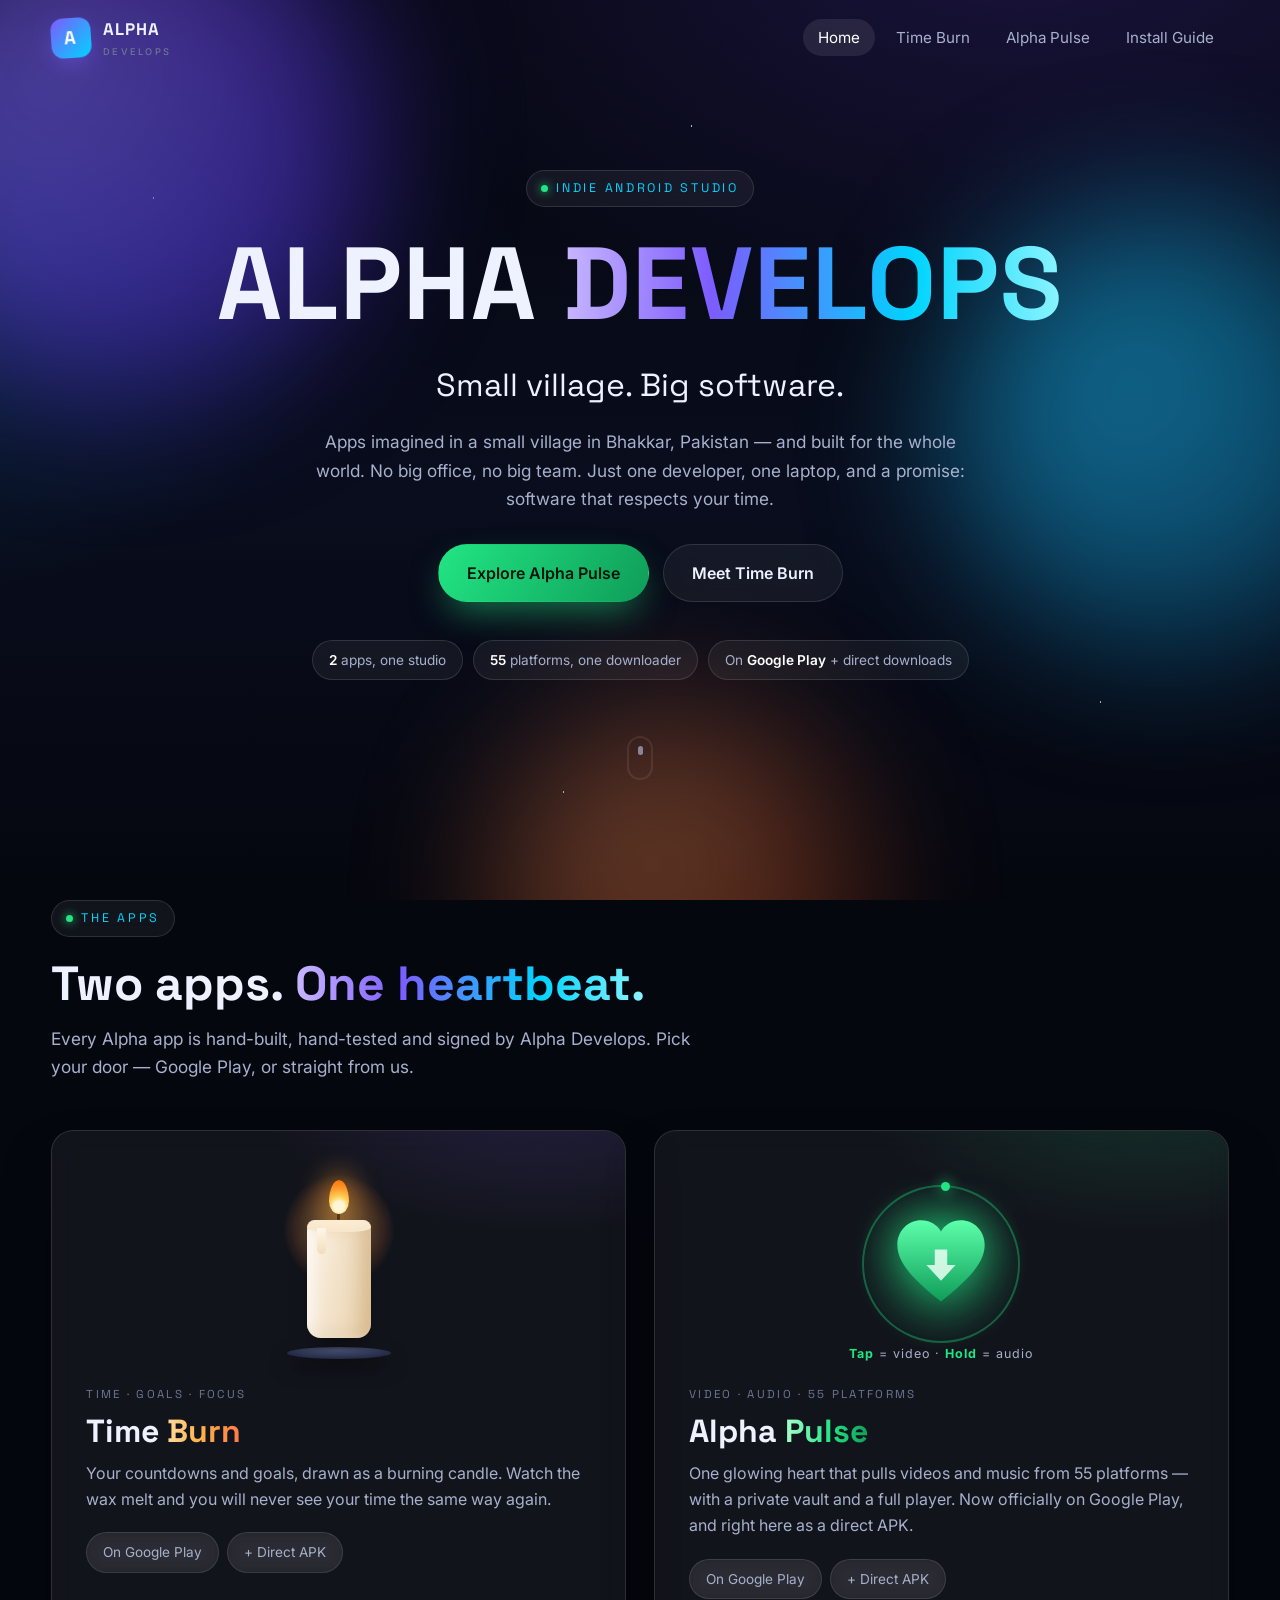
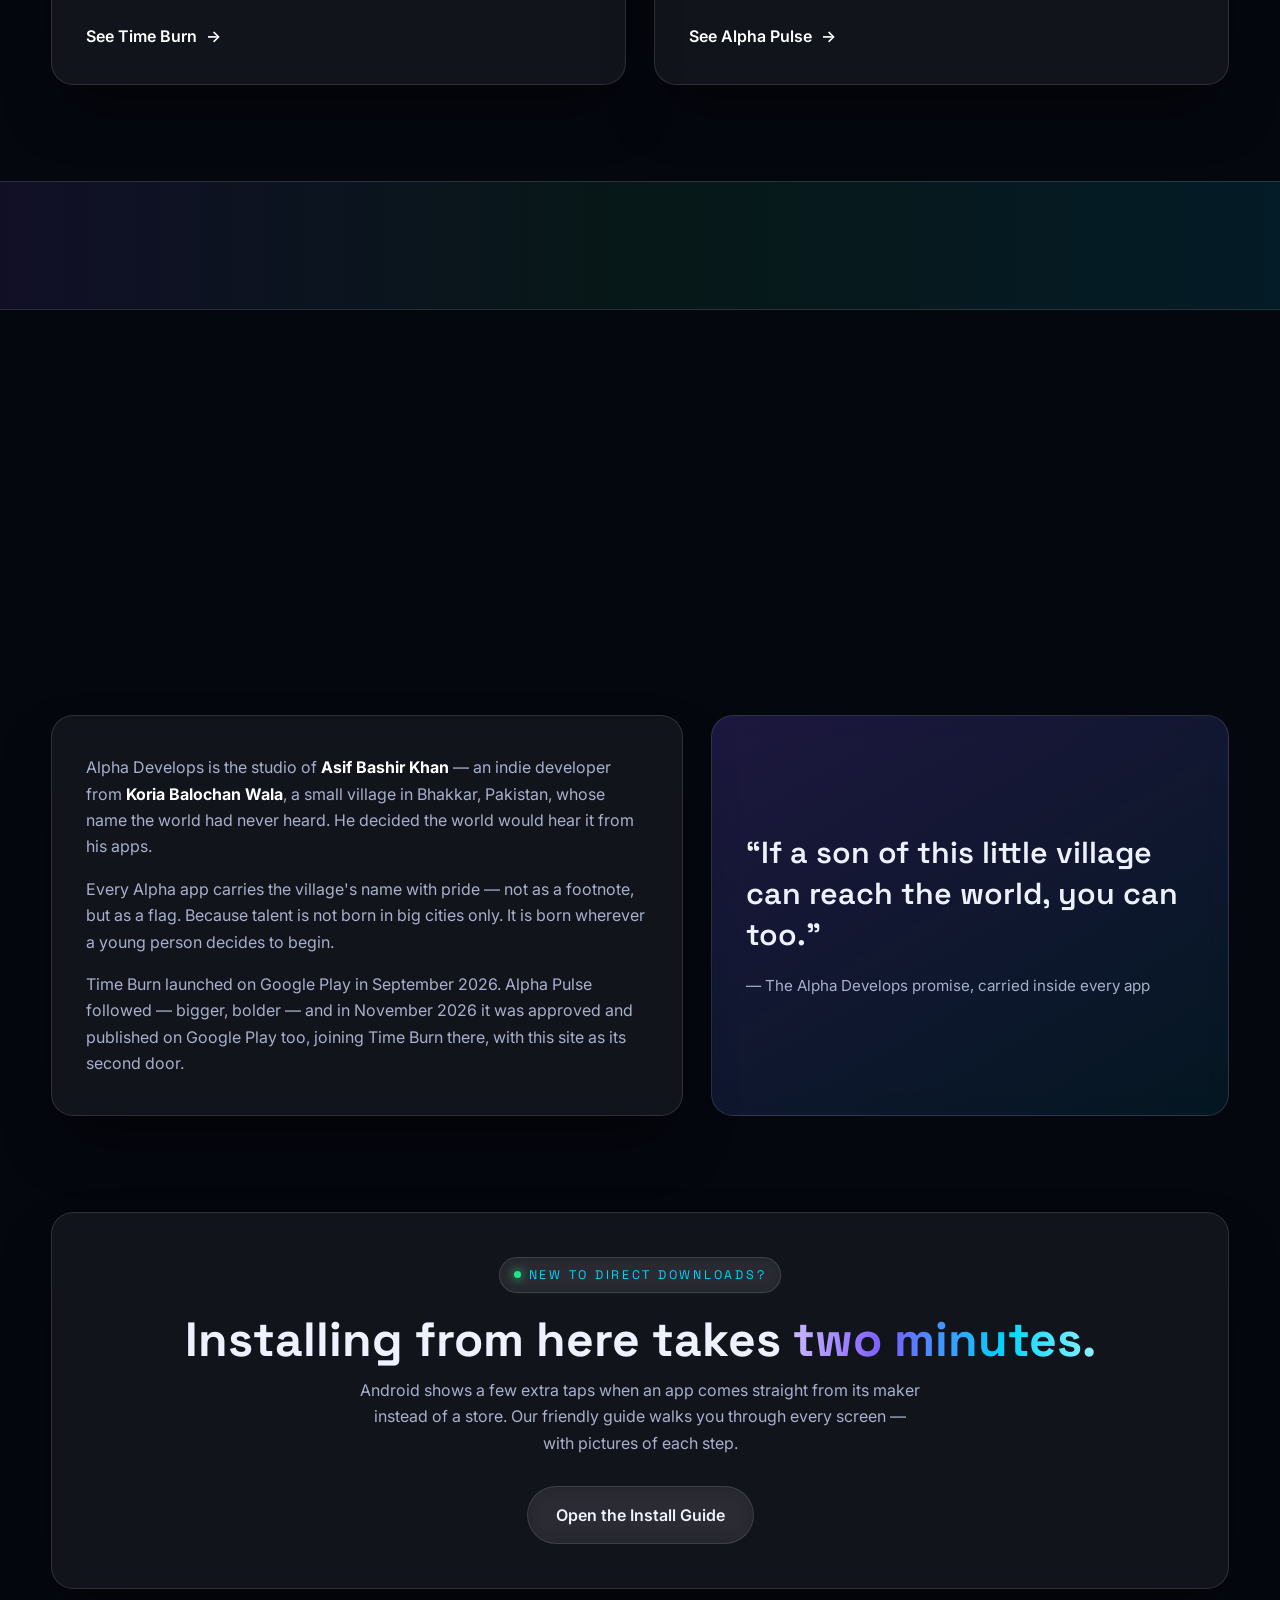
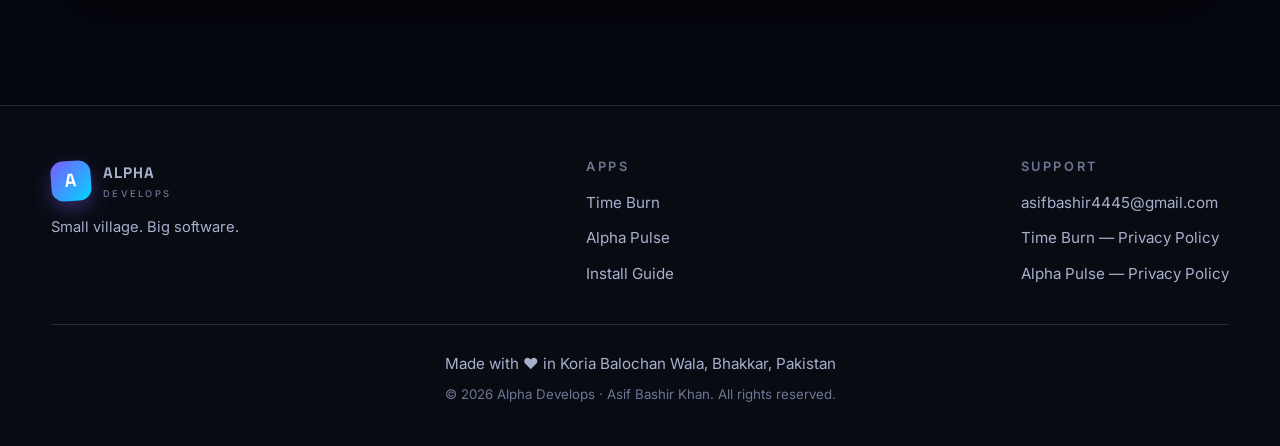
==== index.html @ fe292f9f "Alpha Develops site — Play launch edition (Nov 2026): Now on Google Play, real icon, working APK doo" ====
<!DOCTYPE html>
<html lang="en">
<head>
<meta charset="UTF-8">
<meta name="viewport" content="width=device-width, initial-scale=1.0">
<title>Alpha Develops — Small village. Big software.</title>
<meta name="description" content="Alpha Develops is an indie Android studio by Asif Bashir Khan. Home of Time Burn and Alpha Pulse. Made with pride in Koria Balochan Wala, Bhakkar, Pakistan.">
<link rel="preconnect" href="https://fonts.googleapis.com">
<link rel="preconnect" href="https://fonts.gstatic.com" crossorigin>
<link href="https://fonts.googleapis.com/css2?family=Inter:wght@400;500;600&family=Space+Grotesk:wght@500;600;700&display=swap" rel="stylesheet">
<link rel="stylesheet" href="styles.css">
<link rel="icon" href="data:image/svg+xml,%3Csvg xmlns='http://www.w3.org/2000/svg' viewBox='0 0 64 64'%3E%3Cdefs%3E%3ClinearGradient id='g' x1='0' y1='0' x2='1' y2='1'%3E%3Cstop offset='0' stop-color='%237c5cff'/%3E%3Cstop offset='1' stop-color='%2300d4ff'/%3E%3C/linearGradient%3E%3C/defs%3E%3Crect width='64' height='64' rx='14' fill='url(%23g)'/%3E%3Ctext x='32' y='44' font-family='Arial' font-weight='bold' font-size='34' fill='white' text-anchor='middle'%3EA%3C/text%3E%3C/svg%3E">
</head>
<body>

<div class="cosmos" aria-hidden="true">
  <div class="stars"></div>
  <div class="orb orb-a"></div>
  <div class="orb orb-b"></div>
  <div class="orb orb-c"></div>
</div>
<div class="cursor-glow" aria-hidden="true"></div>

<header class="site-header">
  <div class="wrap nav">
    <a class="logo" href="index.html" aria-label="Alpha Develops — home">
      <span class="logo-mark" aria-hidden="true">A</span>
      <span>ALPHA<small>Develops</small></span>
    </a>
    <button class="nav-toggle" aria-label="Open menu" aria-expanded="false" aria-controls="main-nav"><span></span></button>
    <nav aria-label="Main">
      <ul class="nav-links" id="main-nav">
        <li><a href="index.html" aria-current="page">Home</a></li>
        <li><a href="time-burn.html">Time Burn</a></li>
        <li><a href="alpha-pulse.html">Alpha Pulse</a></li>
        <li><a href="install.html">Install Guide</a></li>
      </ul>
    </nav>
  </div>
</header>

<main>
  <!-- ================= HERO ================= -->
  <section class="hero">
    <div class="wrap">
      <span class="eyebrow reveal">Indie Android Studio</span>
      <h1 class="reveal reveal-d1">Alpha <span class="grad-text">Develops</span></h1>
      <p class="tagline reveal reveal-d2">Small village. Big software.</p>
      <p class="lede reveal reveal-d2">Apps imagined in a small village in Bhakkar, Pakistan — and built for the whole world. No big office, no big team. Just one developer, one laptop, and a promise: software that respects your time.</p>
      <div class="btn-row reveal reveal-d3">
        <a class="btn btn-apk" href="alpha-pulse.html">Explore Alpha Pulse</a>
        <a class="btn btn-ghost" href="time-burn.html">Meet Time Burn</a>
      </div>
      <div class="hero-badges reveal reveal-d3">
        <span class="chip"><b>2</b> apps, one studio</span>
        <span class="chip"><b>55</b> platforms, one downloader</span>
        <span class="chip">On <b>Google Play</b> + direct downloads</span>
      </div>
      <div class="scroll-hint" aria-hidden="true"></div>
    </div>
  </section>

  <!-- ================= APPS SHOWCASE ================= -->
  <section aria-labelledby="apps-title" style="padding-top:30px">
    <div class="wrap">
      <div class="section-head reveal">
        <span class="eyebrow">The Apps</span>
        <h2 id="apps-title">Two apps. <span class="grad-text">One heartbeat.</span></h2>
        <p class="lede">Every Alpha app is hand-built, hand-tested and signed by Alpha Develops. Pick your door — Google Play, or straight from us.</p>
      </div>

      <div class="apps-grid tilt-scene">
        <!-- Time Burn card -->
        <a class="app-card glass tilt reveal" href="time-burn.html" aria-label="Time Burn — see the app page">
          <span class="tilt-shine" aria-hidden="true"></span>
          <div class="app-visual tilt-pop" aria-hidden="true">
            <div class="candle-stage">
              <div class="candle-glow"></div>
              <div class="candle">
                <div class="flame"></div>
                <div class="wick"></div>
                <div class="wax" style="height:118px"></div>
              </div>
              <div class="candle-plate"></div>
            </div>
          </div>
          <span class="app-kicker">Time · Goals · Focus</span>
          <h3>Time <span class="ember-text">Burn</span></h3>
          <p>Your countdowns and goals, drawn as a burning candle. Watch the wax melt and you will never see your time the same way again.</p>
          <div class="app-meta">
            <span class="chip">On Google Play</span>
            <span class="chip">+ Direct APK</span>
          </div>
          <span class="go tilt-pop">See Time Burn <span class="arrow" aria-hidden="true">→</span></span>
        </a>

        <!-- Alpha Pulse card -->
        <a class="app-card glass tilt downloader reveal reveal-d1" href="alpha-pulse.html" aria-label="Alpha Pulse — see the app page">
          <span class="tilt-shine" aria-hidden="true"></span>
          <div class="app-visual tilt-pop" aria-hidden="true">
            <div class="heart-stage">
              <div class="heart-halo"></div>
              <div class="heart-ring"></div>
              <svg class="heart-svg" viewBox="0 0 100 100" role="img" aria-label="Glowing green heart">
                <defs>
                  <linearGradient id="hg-home" x1="0" y1="0" x2="0" y2="1">
                    <stop offset="0" stop-color="#5cffab"/><stop offset="1" stop-color="#0f9d58"/>
                  </linearGradient>
                </defs>
                <path fill="url(#hg-home)" d="M50 86C22 64 8 48 8 31.5 8 17.9 18.6 8 31 8c8 0 15.4 4.3 19 10.7C53.6 12.3 61 8 69 8c12.4 0 23 9.9 23 23.5C92 48 78 64 50 86z"/>
                <path fill="#eafff3" opacity=".85" d="M50 66l-14-15h8V36h12v15h8z"/>
              </svg>
              <span class="heart-caption"><b>Tap</b> = video · <b>Hold</b> = audio</span>
            </div>
          </div>
          <span class="app-kicker">Video · Audio · 55 Platforms</span>
          <h3>Alpha <span class="heart-text">Pulse</span></h3>
          <p>One glowing heart that pulls videos and music from 55 platforms — with a private vault and a full player. Now officially on Google Play, and right here as a direct APK.</p>
          <div class="app-meta">
            <span class="chip">On Google Play</span>
            <span class="chip">+ Direct APK</span>
          </div>
          <span class="go tilt-pop">See Alpha Pulse <span class="arrow" aria-hidden="true">→</span></span>
        </a>
      </div>
    </div>
  </section>

  <!-- ================= STRIP ================= -->
  <div class="strip" role="region" aria-label="Alpha Pulse in numbers">
    <div class="wrap strip-inner reveal">
      <div class="stat"><b class="heart-text">55</b><span>platforms, named &amp; supported</span></div>
      <div class="stat"><b>1</b><span>glowing heart to press</span></div>
      <div class="stat"><b>1,755</b><span>sites the engine can read</span></div>
      <div class="stat"><b>2</b><span>apps published on Google Play</span></div>
    </div>
  </div>
  <p style="text-align:center;font-family:var(--font-display);font-size:clamp(1.3rem,3.4vw,2rem);padding:44px 5% 0" class="reveal">55 platforms. <span class="heart-text">One heart.</span></p>

  <!-- ================= STORY ================= -->
  <section aria-labelledby="studio-title">
    <div class="wrap">
      <div class="section-head reveal">
        <span class="eyebrow">The Studio</span>
        <h2 id="studio-title">From a small village, <span class="grad-text">to the world.</span></h2>
      </div>
      <div class="story-grid">
        <article class="story-card glass reveal">
          <p>Alpha Develops is the studio of <strong style="color:#fff">Asif Bashir Khan</strong> — an indie developer from <strong style="color:#fff">Koria Balochan Wala</strong>, a small village in Bhakkar, Pakistan, whose name the world had never heard. He decided the world would hear it from his apps.</p>
          <p>Every Alpha app carries the village's name with pride — not as a footnote, but as a flag. Because talent is not born in big cities only. It is born wherever a young person decides to begin.</p>
          <p>Time Burn launched on Google Play in September 2026. Alpha Pulse followed — bigger, bolder — and in November 2026 it was approved and published on Google Play too, joining Time Burn there, with this site as its second door.</p>
        </article>
        <div class="big-quote reveal reveal-d1">
          <blockquote>“If a son of this little village can reach the world, you can too.”</blockquote>
          <cite>— The Alpha Develops promise, carried inside every app</cite>
        </div>
      </div>
    </div>
  </section>

  <!-- ================= INSTALL TEASER ================= -->
  <section style="padding-top:0" aria-labelledby="install-teaser-title">
    <div class="wrap">
      <div class="cta-band glass reveal">
        <span class="eyebrow">New to direct downloads?</span>
        <h2 id="install-teaser-title">Installing from here takes <span class="grad-text">two minutes.</span></h2>
        <p>Android shows a few extra taps when an app comes straight from its maker instead of a store. Our friendly guide walks you through every screen — with pictures of each step.</p>
        <div class="btn-row">
          <a class="btn btn-ghost" href="install.html">Open the Install Guide</a>
        </div>
      </div>
    </div>
  </section>
</main>

<footer class="site-footer">
  <div class="wrap">
    <div class="footer-grid">
      <div class="footer-col">
        <a class="logo" href="index.html" aria-label="Alpha Develops — home">
          <span class="logo-mark" aria-hidden="true">A</span>
          <span>ALPHA<small>Develops</small></span>
        </a>
        <p style="color:var(--ink-dim);font-size:.92rem;margin-top:14px;max-width:30ch">Small village. Big software.</p>
      </div>
      <nav class="footer-col" aria-label="Apps">
        <h3>Apps</h3>
        <ul>
          <li><a href="time-burn.html">Time Burn</a></li>
          <li><a href="alpha-pulse.html">Alpha Pulse</a></li>
          <li><a href="install.html">Install Guide</a></li>
        </ul>
      </nav>
      <div class="footer-col">
        <h3>Support</h3>
        <ul>
          <li><a href="mailto:asifbashir4445@gmail.com">asifbashir4445@gmail.com</a></li>
          <li><a href="https://asifbashir4445.github.io/Time-Burn-Privacy-Policy/" rel="noopener">Time Burn — Privacy Policy</a></li>
          <li><a href="https://asifbashir4445.github.io/alpha-downloader-privacy-policy/" rel="noopener">Alpha Pulse — Privacy Policy</a></li>
        </ul>
      </div>
    </div>
    <p class="footer-credit">Made with ❤️ in Koria Balochan Wala, Bhakkar, Pakistan
      <span class="copy">© 2026 Alpha Develops · Asif Bashir Khan. All rights reserved.</span>
    </p>
  </div>
</footer>

<script src="site.js"></script>
</body>
</html>
---- styles.css ----
/* ============================================================
   ALPHA DEVELOPS — styles.css
   Dark cosmic theme · glassmorphism · 3D tilt · no frameworks
   ============================================================ */

:root{
  --bg:#05070f;
  --bg-2:#090d1d;
  --ink:#eef2ff;
  --ink-dim:#a7b0cc;
  --ink-faint:#6d7794;
  --glass:rgba(255,255,255,.055);
  --glass-strong:rgba(255,255,255,.09);
  --stroke:rgba(255,255,255,.12);
  --brand:#7c5cff;
  --brand-2:#00d4ff;
  --ember:#ffb347;
  --ember-2:#ff7847;
  --heart:#22e584;
  --heart-deep:#0f9d58;
  --radius:22px;
  --font-display:"Space Grotesk","Sora",system-ui,sans-serif;
  --font-body:"Inter",system-ui,-apple-system,"Segoe UI",sans-serif;
  --shadow-lg:0 30px 60px -18px rgba(0,0,0,.65);
}

*{margin:0;padding:0;box-sizing:border-box}
html{scroll-behavior:smooth}
body{
  font-family:var(--font-body);
  background:var(--bg);
  color:var(--ink);
  line-height:1.65;
  overflow-x:hidden;
  -webkit-font-smoothing:antialiased;
}
::selection{background:var(--brand);color:#fff}
a{color:inherit}
img,svg{display:block}
:focus-visible{outline:2px solid var(--brand-2);outline-offset:3px;border-radius:6px}

/* ---------- cosmic backdrop ---------- */
.cosmos{position:fixed;inset:0;z-index:-3;overflow:hidden;background:
  radial-gradient(1200px 700px at 80% -10%,#1b1440 0%,transparent 60%),
  radial-gradient(900px 600px at -10% 30%,#06263b 0%,transparent 55%),
  linear-gradient(180deg,var(--bg) 0%,var(--bg-2) 55%,var(--bg) 100%);}
.orb{position:absolute;border-radius:50%;filter:blur(70px);opacity:.55;will-change:transform}
.orb-a{width:520px;height:520px;left:-140px;top:-120px;background:radial-gradient(circle at 35% 35%,#8a6bff,#4b2bd6 70%);animation:drift 26s ease-in-out infinite alternate}
.orb-b{width:460px;height:460px;right:-120px;top:22%;background:radial-gradient(circle at 40% 40%,#19c2ff,#0b5f86 70%);animation:drift 32s ease-in-out infinite alternate-reverse}
.orb-c{width:380px;height:380px;left:38%;bottom:-180px;background:radial-gradient(circle at 40% 40%,#ff9a5c,#b63d12 70%);opacity:.38;animation:drift 38s ease-in-out infinite alternate}
@keyframes drift{from{transform:translate3d(0,0,0) scale(1)}to{transform:translate3d(70px,50px,0) scale(1.12)}}
.stars{position:absolute;inset:0;background-image:
  radial-gradient(1.5px 1.5px at 12% 22%,#fff 50%,transparent 51%),
  radial-gradient(1px 1px at 32% 68%,#cfe4ff 50%,transparent 51%),
  radial-gradient(1.5px 1.5px at 54% 14%,#fff 50%,transparent 51%),
  radial-gradient(1px 1px at 71% 44%,#ffe9c9 50%,transparent 51%),
  radial-gradient(1.5px 1.5px at 86% 78%,#fff 50%,transparent 51%),
  radial-gradient(1px 1px at 93% 12%,#cfe4ff 50%,transparent 51%),
  radial-gradient(1px 1px at 6% 84%,#fff 50%,transparent 51%),
  radial-gradient(1.5px 1.5px at 44% 88%,#fff 50%,transparent 51%),
  radial-gradient(1px 1px at 63% 92%,#cfe4ff 50%,transparent 51%),
  radial-gradient(1px 1px at 24% 46%,#fff 50%,transparent 51%);
  opacity:.7;animation:twinkle 5s ease-in-out infinite alternate}
@keyframes twinkle{from{opacity:.45}to{opacity:.85}}

/* ---------- custom cursor glow ---------- */
.cursor-glow{position:fixed;left:0;top:0;width:340px;height:340px;margin:-170px 0 0 -170px;border-radius:50%;pointer-events:none;z-index:1;
  background:radial-gradient(circle,rgba(124,92,255,.16) 0%,rgba(0,212,255,.07) 40%,transparent 68%);
  transform:translate(-500px,-500px);transition:opacity .4s;opacity:0}
@media (hover:none),(pointer:coarse){.cursor-glow{display:none}}

/* ---------- layout ---------- */
.wrap{width:min(1180px,92%);margin:0 auto;position:relative;z-index:2}
section{padding:96px 0}
.section-head{max-width:680px;margin-bottom:48px}
.section-head.center{margin-left:auto;margin-right:auto;text-align:center}
.eyebrow{display:inline-flex;align-items:center;gap:8px;font-family:var(--font-display);font-size:.78rem;letter-spacing:.22em;text-transform:uppercase;color:var(--brand-2);
  border:1px solid var(--stroke);background:var(--glass);padding:7px 14px;border-radius:999px;margin-bottom:20px;backdrop-filter:blur(10px)}
.eyebrow::before{content:"";width:7px;height:7px;border-radius:50%;background:var(--heart);box-shadow:0 0 10px var(--heart)}
h1,h2,h3{font-family:var(--font-display);line-height:1.12;font-weight:700}
h2{font-size:clamp(1.9rem,4.4vw,3rem);margin-bottom:14px}
h3{font-size:1.25rem}
.lede{color:var(--ink-dim);font-size:1.08rem;max-width:60ch}
.grad-text{background:linear-gradient(92deg,#c9b8ff 0%,#7c5cff 30%,#00d4ff 70%,#8ef5ff 100%);-webkit-background-clip:text;background-clip:text;color:transparent}
.ember-text{background:linear-gradient(92deg,#ffd9a0,#ffb347 45%,#ff7847);-webkit-background-clip:text;background-clip:text;color:transparent}
.heart-text{background:linear-gradient(92deg,#a9ffce,#22e584 55%,#0f9d58);-webkit-background-clip:text;background-clip:text;color:transparent}

/* ---------- header / nav ---------- */
.site-header{position:fixed;inset:0 0 auto 0;z-index:50;transition:background .3s,border-color .3s;border-bottom:1px solid transparent}
.site-header.scrolled{background:rgba(5,7,15,.78);backdrop-filter:blur(14px);border-bottom-color:var(--stroke)}
.nav{display:flex;align-items:center;justify-content:space-between;gap:20px;padding:16px 0}
.logo{display:flex;align-items:center;gap:12px;text-decoration:none;font-family:var(--font-display);font-weight:700;letter-spacing:.06em;font-size:1.05rem}
.logo-mark{width:40px;height:40px;border-radius:12px;display:grid;place-items:center;font-size:1.15rem;color:#fff;
  background:linear-gradient(135deg,var(--brand),var(--brand-2));box-shadow:0 8px 24px -6px rgba(124,92,255,.7);transform:rotate(-4deg)}
.logo small{display:block;font-family:var(--font-body);font-weight:500;letter-spacing:.24em;font-size:.58rem;color:var(--ink-faint);text-transform:uppercase}
.nav-links{display:flex;gap:6px;list-style:none}
.nav-links a{text-decoration:none;color:var(--ink-dim);font-size:.95rem;padding:9px 15px;border-radius:999px;transition:.25s}
.nav-links a:hover,.nav-links a[aria-current="page"]{color:#fff;background:var(--glass-strong)}
.nav-toggle{display:none;background:var(--glass);border:1px solid var(--stroke);border-radius:12px;width:44px;height:44px;cursor:pointer;place-items:center}
.nav-toggle span{display:block;width:20px;height:2px;background:#fff;position:relative}
.nav-toggle span::before,.nav-toggle span::after{content:"";position:absolute;left:0;width:20px;height:2px;background:#fff}
.nav-toggle span::before{top:-6px}.nav-toggle span::after{top:6px}
@media (max-width:820px){
  .nav-toggle{display:grid}
  .nav-links{position:absolute;top:calc(100% + 8px);left:4%;right:4%;flex-direction:column;background:rgba(10,13,26,.96);border:1px solid var(--stroke);border-radius:18px;padding:10px;display:none;backdrop-filter:blur(16px)}
  .nav-links.open{display:flex}
  .nav-links a{padding:12px 16px}
}

/* ---------- buttons ---------- */
.btn{display:inline-flex;align-items:center;gap:10px;text-decoration:none;font-weight:600;font-size:1rem;padding:15px 28px;border-radius:999px;border:1px solid transparent;transition:transform .25s,box-shadow .25s,background .25s;will-change:transform}
.btn:hover{transform:translateY(-3px)}
.btn:active{transform:translateY(-1px) scale(.98)}
.btn-play{background:#fff;color:#0b0e1a;box-shadow:0 16px 34px -12px rgba(255,255,255,.45)}
.btn-play svg{flex:none}
.btn-apk{background:linear-gradient(120deg,var(--heart),var(--heart-deep));color:#04160b;box-shadow:0 16px 36px -10px rgba(34,229,132,.55)}
.btn-ember{background:linear-gradient(120deg,var(--ember),var(--ember-2));color:#22100a;box-shadow:0 16px 36px -10px rgba(255,150,71,.55)}
.btn-ghost{background:var(--glass);color:var(--ink);border-color:var(--stroke);backdrop-filter:blur(10px)}
.btn-ghost:hover{background:var(--glass-strong)}
.btn-row{display:flex;flex-wrap:wrap;gap:14px;margin-top:30px}
.btn-note{font-size:.86rem;color:var(--ink-faint);margin-top:14px}

/* ---------- hero ---------- */
.hero{padding:170px 0 90px;text-align:center;position:relative}
.hero h1{font-size:clamp(2.9rem,9vw,6.4rem);letter-spacing:.01em;text-transform:uppercase}
.hero .tagline{font-family:var(--font-display);font-size:clamp(1.25rem,3.4vw,2rem);color:var(--ink);margin-top:18px}
.hero .lede{margin:16px auto 0}
.hero .btn-row{justify-content:center}
.hero-badges{display:flex;flex-wrap:wrap;gap:10px;justify-content:center;margin-top:38px}
.chip{font-size:.85rem;color:var(--ink-dim);border:1px solid var(--stroke);background:var(--glass);border-radius:999px;padding:8px 16px;backdrop-filter:blur(8px)}
.chip b{color:#fff;font-weight:600}
.scroll-hint{margin:56px auto 0;width:26px;height:44px;border:2px solid var(--stroke);border-radius:999px;display:grid;justify-items:center;padding-top:8px;opacity:.7}
.scroll-hint::after{content:"";width:5px;height:9px;border-radius:99px;background:var(--ink-dim);animation:hint 1.8s ease-in-out infinite}
@keyframes hint{0%,100%{transform:translateY(0);opacity:1}55%{transform:translateY(12px);opacity:.2}}

/* ---------- glass panels & tilt cards ---------- */
.glass{background:var(--glass);border:1px solid var(--stroke);border-radius:var(--radius);backdrop-filter:blur(14px);box-shadow:var(--shadow-lg)}
.tilt-scene{perspective:1400px}
.tilt{transform-style:preserve-3d;transition:transform .35s ease,box-shadow .35s ease;position:relative}
.tilt .tilt-shine{position:absolute;inset:0;border-radius:inherit;pointer-events:none;opacity:0;transition:opacity .3s;
  background:radial-gradient(420px circle at var(--mx,50%) var(--my,50%),rgba(255,255,255,.16),transparent 65%)}
.tilt:hover .tilt-shine{opacity:1}
.tilt-pop{transform:translateZ(46px)}

.apps-grid{display:grid;grid-template-columns:1fr 1fr;gap:28px}
@media (max-width:900px){.apps-grid{grid-template-columns:1fr}}
.app-card{padding:38px 34px 34px;text-decoration:none;display:flex;flex-direction:column;gap:0;overflow:hidden}
.app-card::before{content:"";position:absolute;inset:0;border-radius:inherit;opacity:.5;pointer-events:none;
  background:radial-gradient(480px 260px at 85% -10%,rgba(124,92,255,.35),transparent 60%)}
.app-card.downloader::before{background:radial-gradient(480px 260px at 85% -10%,rgba(34,229,132,.30),transparent 60%)}
.app-card .app-kicker{font-family:var(--font-display);letter-spacing:.2em;font-size:.72rem;text-transform:uppercase;color:var(--ink-faint)}
.app-card h3{font-size:2rem;margin:10px 0 10px}
.app-card p{color:var(--ink-dim);font-size:1rem}
.app-card .app-meta{display:flex;gap:8px;flex-wrap:wrap;margin:20px 0 24px}
.app-card .go{margin-top:auto;font-weight:600;display:inline-flex;gap:9px;align-items:center;color:#fff}
.app-card .go .arrow{transition:transform .25s}
.app-card:hover .go .arrow{transform:translateX(5px)}
.app-visual{height:190px;display:grid;place-items:center;margin-bottom:26px;position:relative}

/* ---------- CSS candle (Time Burn) ---------- */
.candle-stage{position:relative;width:150px;height:190px;display:grid;place-items:end center}
.candle-glow{position:absolute;left:50%;top:6px;transform:translateX(-50%);width:110px;height:110px;border-radius:50%;
  background:radial-gradient(circle,rgba(255,190,90,.5),rgba(255,140,60,.16) 55%,transparent 72%);animation:breathe 3.2s ease-in-out infinite}
@keyframes breathe{0%,100%{transform:translateX(-50%) scale(1);opacity:.85}50%{transform:translateX(-50%) scale(1.14);opacity:1}}
.candle{position:relative;width:64px;display:flex;flex-direction:column;align-items:center}
.flame{width:20px;height:34px;border-radius:50% 50% 50% 50%/62% 62% 38% 38%;position:relative;z-index:3;
  background:radial-gradient(circle at 50% 78%,#fff6d8 0 18%,#ffd35c 34%,#ff9d2e 62%,#ff6a00 100%);
  transform-origin:50% 100%;animation:flick .18s ease-in-out infinite alternate;box-shadow:0 0 26px 8px rgba(255,160,50,.45)}
@keyframes flick{from{transform:rotate(-2.6deg) scale(1)}to{transform:rotate(2.6deg) scale(1.05,1.1)}}
.wick{width:3px;height:9px;background:#2b1c10;border-radius:2px;margin-top:-3px;z-index:2}
.wax{width:64px;border-radius:10px 10px 14px 14px;position:relative;
  background:linear-gradient(100deg,#fdf6ec 0%,#f3e3cb 45%,#e8d0ab 100%);
  box-shadow:inset -10px 0 18px rgba(160,110,40,.25),inset 6px 0 12px rgba(255,255,255,.65),0 14px 24px -10px rgba(0,0,0,.55);
  transition:height 1s ease}
.wax::before{content:"";position:absolute;top:0;left:0;right:0;height:12px;border-radius:10px 10px 50% 50%;
  background:radial-gradient(ellipse at 50% 0%,#fffdf6,#f7ead2 70%)}
.wax::after{content:"";position:absolute;top:8px;left:10px;width:9px;height:26px;border-radius:0 0 9px 9px;background:linear-gradient(#fffaf0,#f1ddba)}
.candle-plate{width:104px;height:12px;border-radius:50%;margin-top:-2px;background:radial-gradient(ellipse at 50% 30%,#4b5578,#232a45 75%);box-shadow:0 10px 18px rgba(0,0,0,.5)}

/* ---------- glowing heart (Alpha Downloader) ---------- */
.heart-stage{position:relative;width:190px;height:190px;display:grid;place-items:center}
.heart-halo{position:absolute;inset:0;border-radius:50%;background:radial-gradient(circle,rgba(34,229,132,.34),transparent 65%);animation:breathe2 2.4s ease-in-out infinite}
@keyframes breathe2{0%,100%{transform:scale(.92);opacity:.7}50%{transform:scale(1.08);opacity:1}}
.heart-ring{position:absolute;inset:16px;border-radius:50%;border:2px solid rgba(34,229,132,.35);animation:ringspin 14s linear infinite}
.heart-ring::before{content:"";position:absolute;top:-5px;left:50%;width:9px;height:9px;border-radius:50%;background:var(--heart);box-shadow:0 0 14px var(--heart)}
@keyframes ringspin{to{transform:rotate(360deg)}}
.heart-svg{width:104px;height:104px;filter:drop-shadow(0 0 22px rgba(34,229,132,.75));animation:heartbeat 1.6s ease-in-out infinite;transform-origin:center}
@keyframes heartbeat{0%,100%{transform:scale(1)}12%{transform:scale(1.13)}24%{transform:scale(1)}36%{transform:scale(1.09)}48%{transform:scale(1)}}
.heart-caption{position:absolute;bottom:-6px;left:50%;transform:translateX(-50%);white-space:nowrap;font-size:.78rem;color:var(--ink-dim);letter-spacing:.08em}
.heart-caption b{color:var(--heart)}

/* ---------- stat strip ---------- */
.strip{border-block:1px solid var(--stroke);background:linear-gradient(90deg,rgba(124,92,255,.10),rgba(34,229,132,.08),rgba(0,212,255,.10));padding:34px 0}
.strip-inner{display:flex;flex-wrap:wrap;gap:18px 54px;justify-content:center;text-align:center}
.stat b{font-family:var(--font-display);font-size:1.9rem;display:block;line-height:1.1}
.stat span{color:var(--ink-dim);font-size:.9rem}

/* ---------- feature grid ---------- */
.features{display:grid;grid-template-columns:repeat(3,1fr);gap:22px}
@media (max-width:980px){.features{grid-template-columns:repeat(2,1fr)}}
@media (max-width:640px){.features{grid-template-columns:1fr}}
.feature{padding:28px 26px;border-radius:var(--radius)}
.feature .f-icon{width:50px;height:50px;border-radius:15px;display:grid;place-items:center;margin-bottom:16px;background:var(--glass-strong);border:1px solid var(--stroke)}
.feature .f-icon svg{width:25px;height:25px}
.feature h3{font-size:1.08rem;margin-bottom:8px}
.feature p{color:var(--ink-dim);font-size:.95rem}

/* ---------- platform lists ---------- */
.plat-group{margin-bottom:26px}
.plat-group h3{font-size:.85rem;letter-spacing:.18em;text-transform:uppercase;color:var(--ink-faint);margin-bottom:14px;font-family:var(--font-body);font-weight:600}
.plat-cloud{display:flex;flex-wrap:wrap;gap:9px}
.plat{font-size:.92rem;padding:8px 15px;border-radius:999px;border:1px solid var(--stroke);background:var(--glass);color:var(--ink-dim);transition:.2s}
.plat:hover{color:#fff;border-color:rgba(34,229,132,.55);transform:translateY(-2px)}
.plat.hot{color:#d9ffe9;border-color:rgba(34,229,132,.4);background:rgba(34,229,132,.08)}

/* ---------- countdown demo ---------- */
.count-layout{display:grid;grid-template-columns:340px 1fr;gap:44px;align-items:center}
@media (max-width:860px){.count-layout{grid-template-columns:1fr;justify-items:center;text-align:center}}
.count-grid{display:flex;gap:14px;flex-wrap:wrap}
@media (max-width:860px){.count-grid{justify-content:center}}
.count-cell{min-width:104px;padding:20px 14px;text-align:center;border-radius:18px}
.count-cell b{font-family:var(--font-display);font-size:2.3rem;display:block;line-height:1;font-variant-numeric:tabular-nums}
.count-cell span{font-size:.75rem;letter-spacing:.2em;text-transform:uppercase;color:var(--ink-faint)}
.progress-shell{height:12px;border-radius:99px;background:rgba(255,255,255,.08);overflow:hidden;margin-top:26px;border:1px solid var(--stroke)}
.progress-fill{height:100%;width:0%;border-radius:99px;background:linear-gradient(90deg,var(--ember-2),var(--ember),#ffd35c);box-shadow:0 0 16px rgba(255,160,60,.6);transition:width 1s ease}
.progress-note{font-size:.9rem;color:var(--ink-dim);margin-top:10px}

/* ---------- story / quote ---------- */
.story-grid{display:grid;grid-template-columns:1.1fr .9fr;gap:28px;align-items:stretch}
@media (max-width:860px){.story-grid{grid-template-columns:1fr}}
.story-card{padding:38px 34px}
.story-card p{color:var(--ink-dim);margin-bottom:16px}
.story-card p:last-child{margin-bottom:0}
.big-quote{padding:38px 34px;display:flex;flex-direction:column;justify-content:center;gap:18px;
  background:linear-gradient(150deg,rgba(124,92,255,.20),rgba(0,212,255,.08));border:1px solid var(--stroke);border-radius:var(--radius);backdrop-filter:blur(14px)}
.big-quote blockquote{font-family:var(--font-display);font-size:clamp(1.4rem,3vw,1.9rem);line-height:1.35;font-weight:600}
.big-quote cite{font-style:normal;color:var(--ink-dim);font-size:.95rem}

/* ---------- teaser / CTA band ---------- */
.cta-band{padding:44px 40px;text-align:center;position:relative;overflow:hidden}
.cta-band h2{margin-bottom:10px}
.cta-band p{color:var(--ink-dim);max-width:56ch;margin:0 auto}
.cta-band .btn-row{justify-content:center}

/* ---------- footer ---------- */
.site-footer{border-top:1px solid var(--stroke);padding:54px 0 40px;margin-top:20px;background:rgba(255,255,255,.02)}
.footer-grid{display:flex;flex-wrap:wrap;gap:34px;justify-content:space-between;margin-bottom:38px}
.footer-col h3{font-size:.8rem;letter-spacing:.2em;text-transform:uppercase;color:var(--ink-faint);margin-bottom:14px;font-family:var(--font-body);font-weight:600}
.footer-col ul{list-style:none;display:grid;gap:9px}
.footer-col a{color:var(--ink-dim);text-decoration:none;font-size:.95rem}
.footer-col a:hover{color:#fff}
.footer-credit{text-align:center;border-top:1px solid var(--stroke);padding-top:26px;color:var(--ink-dim);font-size:.95rem}
.footer-credit .copy{display:block;margin-top:8px;color:var(--ink-faint);font-size:.83rem}

/* ---------- reveal on scroll ---------- */
.reveal{opacity:0;transform:translateY(34px);transition:opacity .8s ease,transform .8s cubic-bezier(.2,.7,.2,1)}
.reveal.in{opacity:1;transform:none}
.reveal-d1{transition-delay:.08s}.reveal-d2{transition-delay:.16s}.reveal-d3{transition-delay:.24s}

/* ---------- app page hero ---------- */
.app-hero{padding:160px 0 70px}
.app-hero-grid{display:grid;grid-template-columns:1fr 360px;gap:48px;align-items:center}
@media (max-width:900px){.app-hero-grid{grid-template-columns:1fr;justify-items:center;text-align:center}.app-hero .btn-row{justify-content:center}.app-hero .lede{margin-inline:auto}}
.app-hero h1{font-size:clamp(2.4rem,6.4vw,4.2rem);margin:14px 0 16px}
.app-visual-panel{width:100%;max-width:360px;min-height:340px;display:grid;place-items:center;padding:30px;position:relative;overflow:hidden}

/* ---------- install guide: step cards + phone mockups ---------- */
.steps{display:grid;gap:30px}
.step{display:grid;grid-template-columns:300px 1fr;gap:40px;align-items:center;padding:38px 36px}
@media (max-width:820px){.step{grid-template-columns:1fr;justify-items:center;text-align:center;padding:34px 24px}}
.step-num{font-family:var(--font-display);font-size:.8rem;letter-spacing:.22em;text-transform:uppercase;color:var(--brand-2);margin-bottom:10px;display:flex;align-items:center;gap:10px}
@media (max-width:820px){.step-num{justify-content:center}}
.step-num b{display:grid;place-items:center;width:34px;height:34px;border-radius:50%;background:linear-gradient(135deg,var(--brand),var(--brand-2));color:#fff;font-size:1rem;letter-spacing:0}
.step h3{font-size:1.45rem;margin-bottom:10px}
.step p{color:var(--ink-dim);max-width:52ch}
.step .tip{margin-top:14px;font-size:.9rem;color:var(--ink);background:rgba(34,229,132,.09);border:1px solid rgba(34,229,132,.3);padding:12px 16px;border-radius:14px}
.step .tip.warn{background:rgba(255,179,71,.09);border-color:rgba(255,179,71,.35)}

.phone{width:230px;height:460px;border-radius:36px;background:#0a0d17;border:3px solid #2a3350;box-shadow:0 30px 50px -18px rgba(0,0,0,.7),inset 0 0 0 2px #05070f;position:relative;overflow:hidden;flex:none}
.phone::before{content:"";position:absolute;top:10px;left:50%;transform:translateX(-50%);width:78px;height:20px;border-radius:99px;background:#05070f;z-index:5}
.phone-screen{position:absolute;inset:0;padding:44px 16px 18px;display:flex;flex-direction:column;gap:12px;font-size:.72rem;color:#dfe6ff}
.phone-bar{display:flex;justify-content:space-between;color:var(--ink-faint);font-size:.62rem;padding:0 4px}
.mini-card{background:#141a2e;border:1px solid #26304f;border-radius:14px;padding:12px}
.mini-card .mc-title{font-weight:600;font-size:.74rem;color:#fff;display:flex;gap:8px;align-items:center}
.mini-card .mc-sub{color:var(--ink-dim);margin-top:3px;line-height:1.45}
.mini-btn{display:block;text-align:center;padding:10px;border-radius:99px;font-weight:600;font-size:.74rem;margin-top:10px}
.mini-btn.primary{background:var(--heart);color:#04160b}
.mini-btn.blue{background:#2f7bff;color:#fff}
.mini-btn.ghosty{border:1px solid #33406a;color:#aebadd}
.mini-progress{height:7px;border-radius:99px;background:#232c49;overflow:hidden;margin-top:10px}
.mini-progress i{display:block;height:100%;width:72%;background:linear-gradient(90deg,var(--brand),var(--brand-2))}
.toggle-row{display:flex;align-items:center;justify-content:space-between;gap:10px}
.toggle{width:46px;height:26px;border-radius:99px;background:#2b3657;position:relative;flex:none;transition:.3s}
.toggle::after{content:"";position:absolute;top:3px;left:3px;width:20px;height:20px;border-radius:50%;background:#8b96bb;transition:.3s}
.toggle.on{background:var(--heart)}
.toggle.on::after{left:23px;background:#fff}
.notif{display:flex;gap:10px;align-items:flex-start;background:#171e35;border:1px solid #2a3557;border-radius:16px;padding:11px 12px}
.notif .n-ico{width:30px;height:30px;border-radius:9px;flex:none;display:grid;place-items:center;background:linear-gradient(135deg,var(--brand),var(--brand-2));color:#fff;font-weight:700;font-family:var(--font-display)}
.phone .big-check{width:74px;height:74px;border-radius:50%;margin:14px auto 4px;display:grid;place-items:center;background:rgba(34,229,132,.14);border:2px solid var(--heart)}
.phone .big-check svg{width:36px;height:36px}
.shine-line{height:9px;border-radius:99px;background:#1d2542}
.shine-line.short{width:62%}.shine-line.mid{width:82%}

/* ---------- FAQ ---------- */
.faq{display:grid;gap:16px;max-width:820px}
.faq details{background:var(--glass);border:1px solid var(--stroke);border-radius:18px;padding:22px 26px;backdrop-filter:blur(10px)}
.faq summary{font-family:var(--font-display);font-weight:600;font-size:1.05rem;cursor:pointer;list-style:none;display:flex;justify-content:space-between;gap:14px}
.faq summary::-webkit-details-marker{display:none}
.faq summary::after{content:"+";color:var(--brand-2);font-size:1.3rem;line-height:1}
.faq details[open ] summary::after{content:"–"}
.faq details p{color:var(--ink-dim);margin-top:12px;font-size:.97rem}

/* ---------- reduced motion ---------- */
@media (prefers-reduced-motion:reduce){
  *,*::before,*::after{animation-duration:.01ms !important;animation-iteration-count:1 !important;transition-duration:.01ms !important}
  html{scroll-behavior:auto}
  .reveal{opacity:1;transform:none}
  .cursor-glow{display:none}
}

/* ===== Play launch (Nov 2026) ===== */
.app-icon-img{width:78px;height:78px;border-radius:21px;box-shadow:0 14px 34px rgba(0,230,118,.35),0 0 0 1px rgba(255,255,255,.14);display:block}
.play-shout{display:flex;gap:12px;align-items:center;background:linear-gradient(90deg,rgba(0,230,118,.16),rgba(0,212,255,.10));border:1px solid rgba(0,230,118,.45);border-radius:16px;padding:14px 18px;margin:0 0 26px;font-size:1rem;line-height:1.5}
.play-shout b{color:#69f0ae}
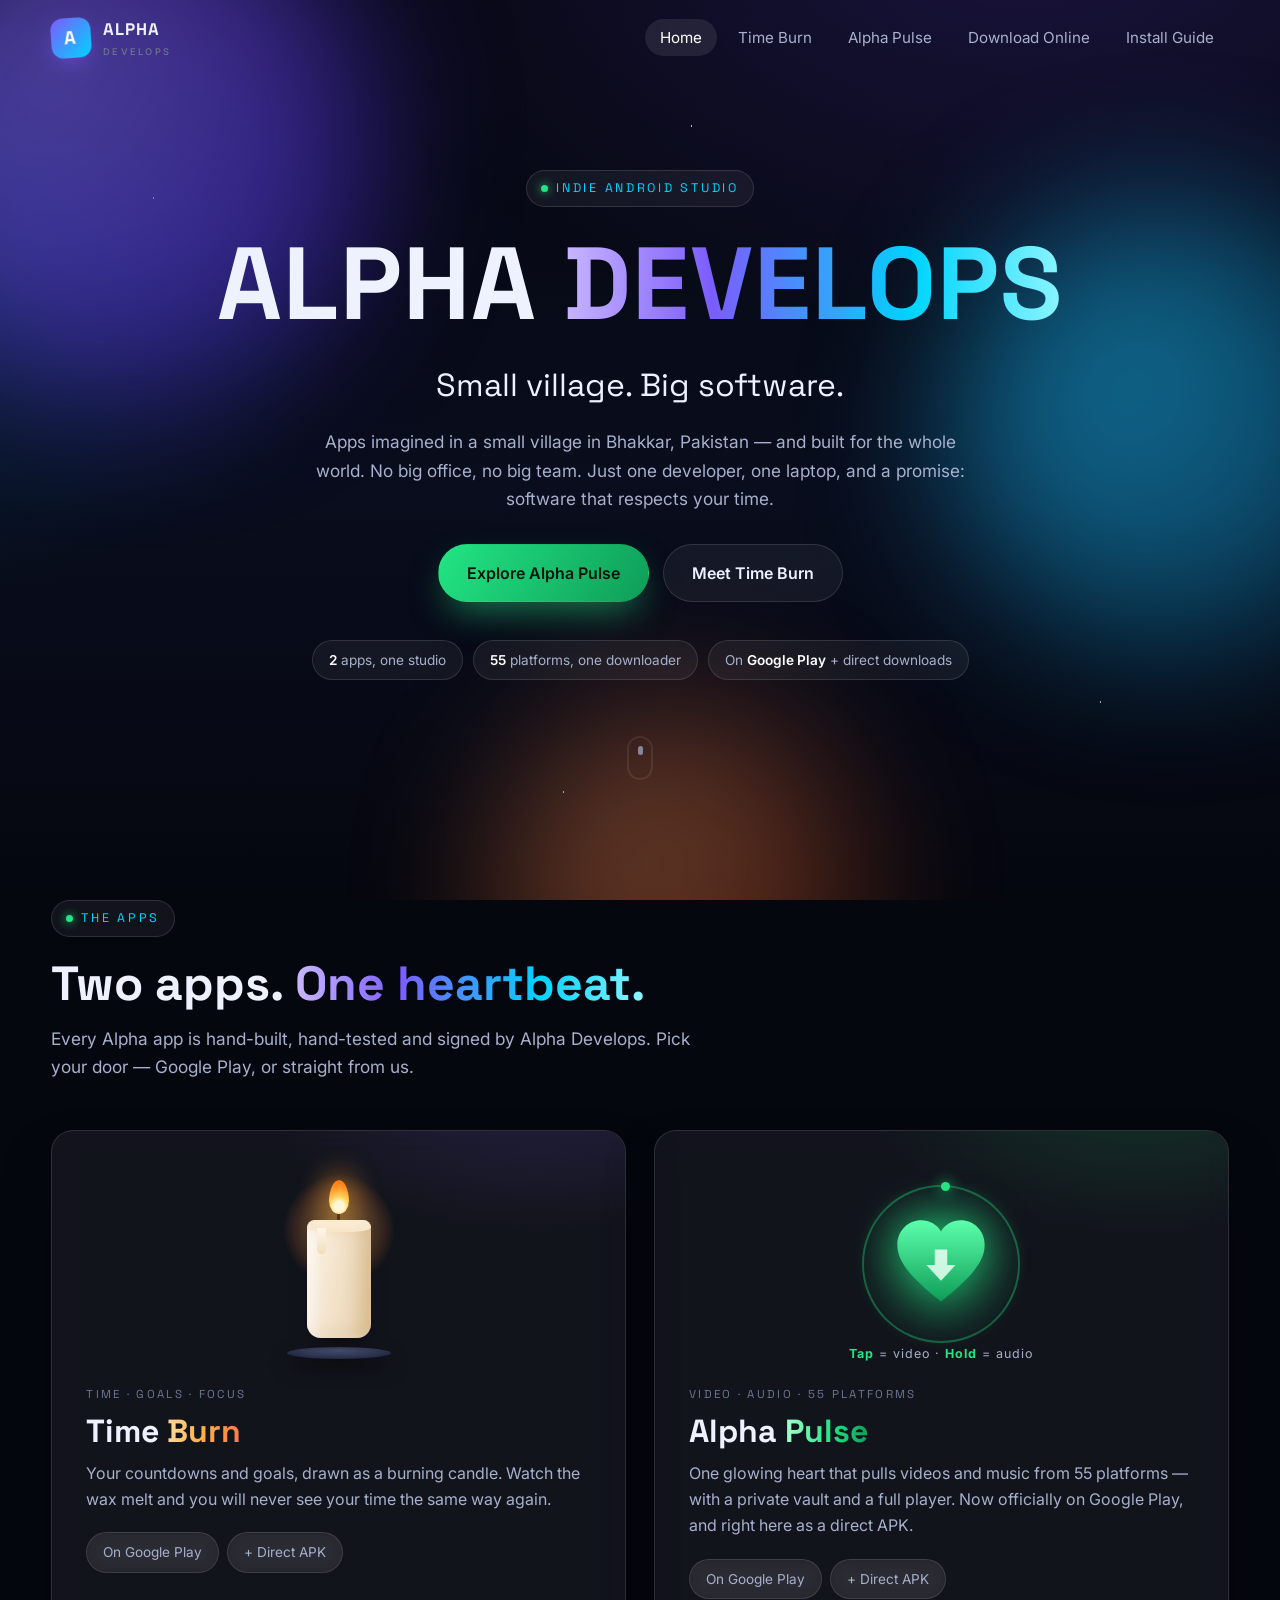
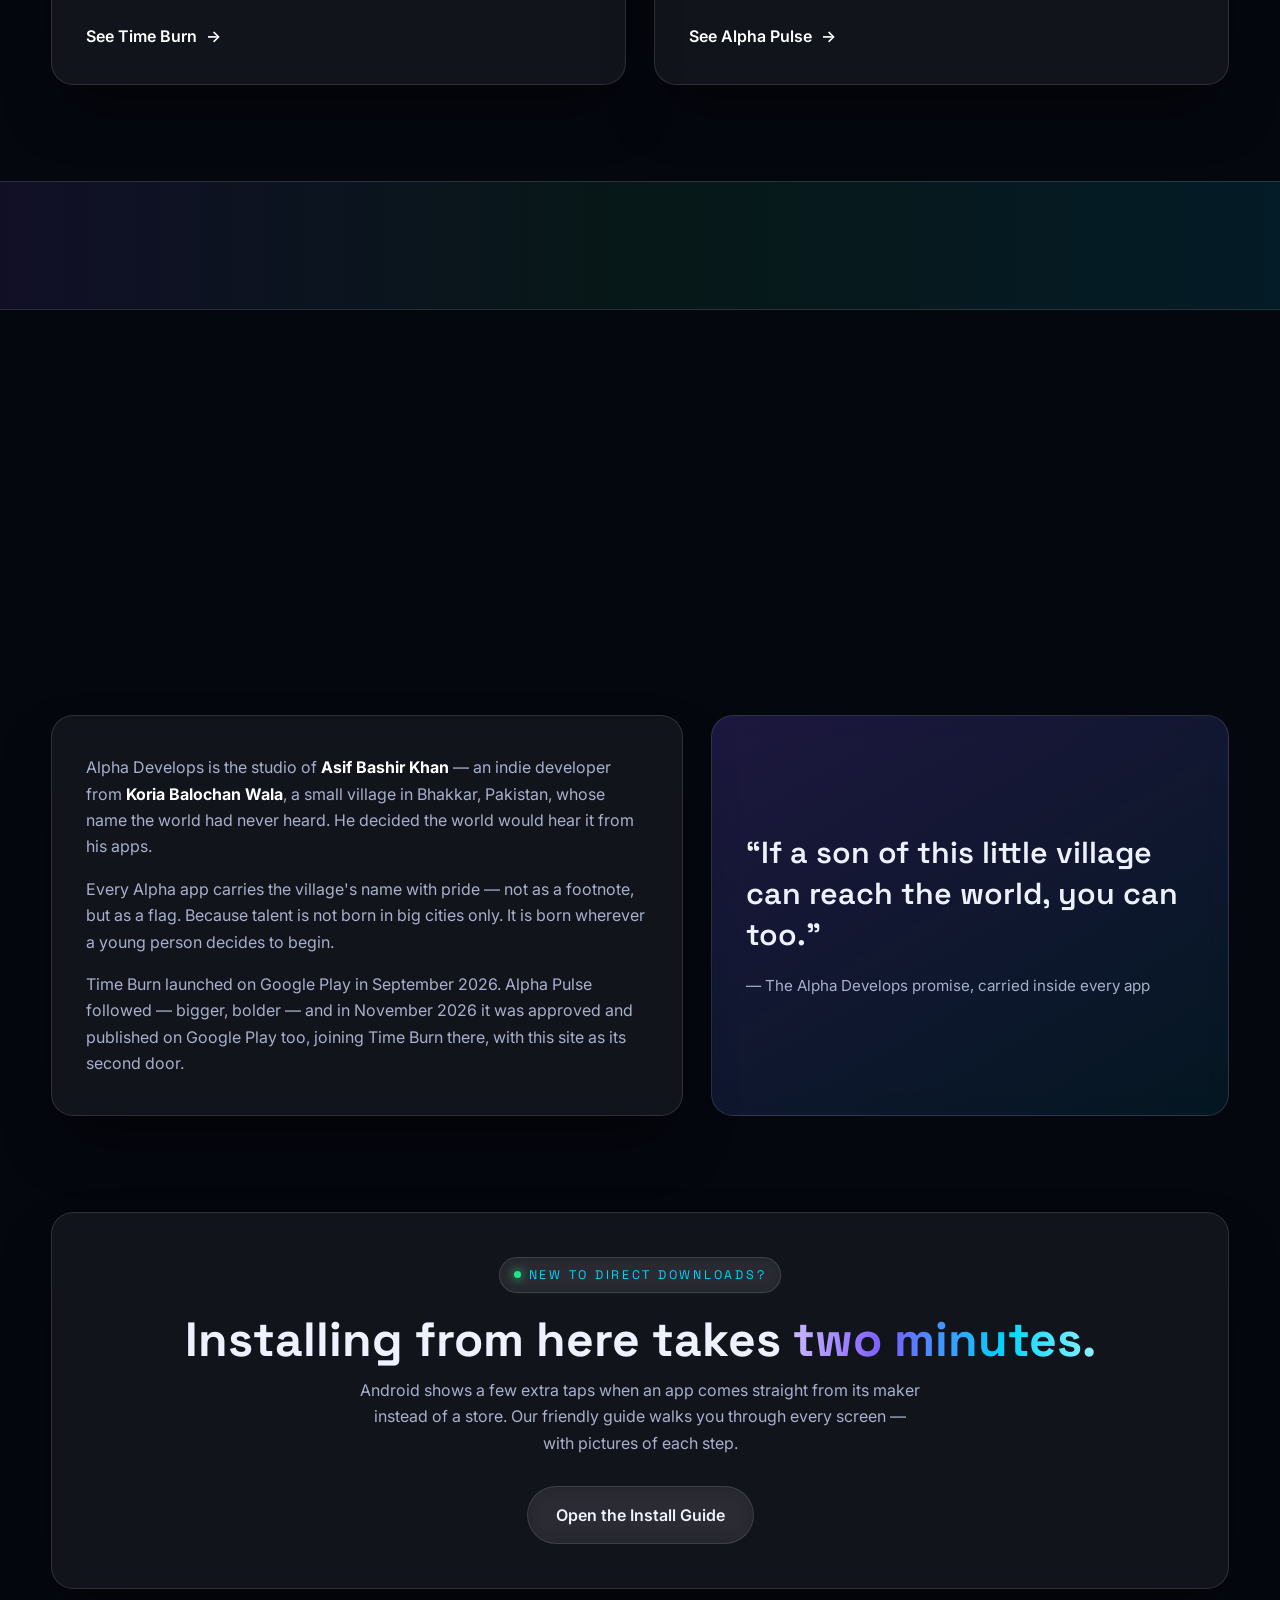
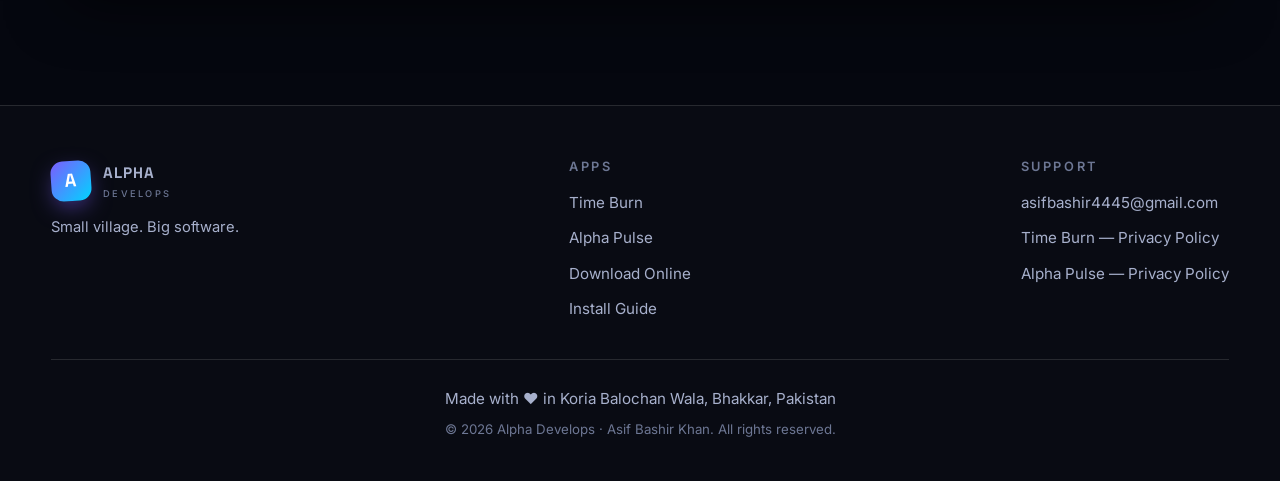
==== commit e90127a3: "Add Download Online page + Vercel resolver proxy (web downloader)" ====
--- a/index.html
+++ b/index.html
@@ -33,6 +33,7 @@
         <li><a href="index.html" aria-current="page">Home</a></li>
         <li><a href="time-burn.html">Time Burn</a></li>
         <li><a href="alpha-pulse.html">Alpha Pulse</a></li>
+        <li><a href="download.html">Download Online</a></li>
         <li><a href="install.html">Install Guide</a></li>
       </ul>
     </nav>
@@ -188,6 +189,7 @@
         <ul>
           <li><a href="time-burn.html">Time Burn</a></li>
           <li><a href="alpha-pulse.html">Alpha Pulse</a></li>
+          <li><a href="download.html">Download Online</a></li>
           <li><a href="install.html">Install Guide</a></li>
         </ul>
       </nav>
